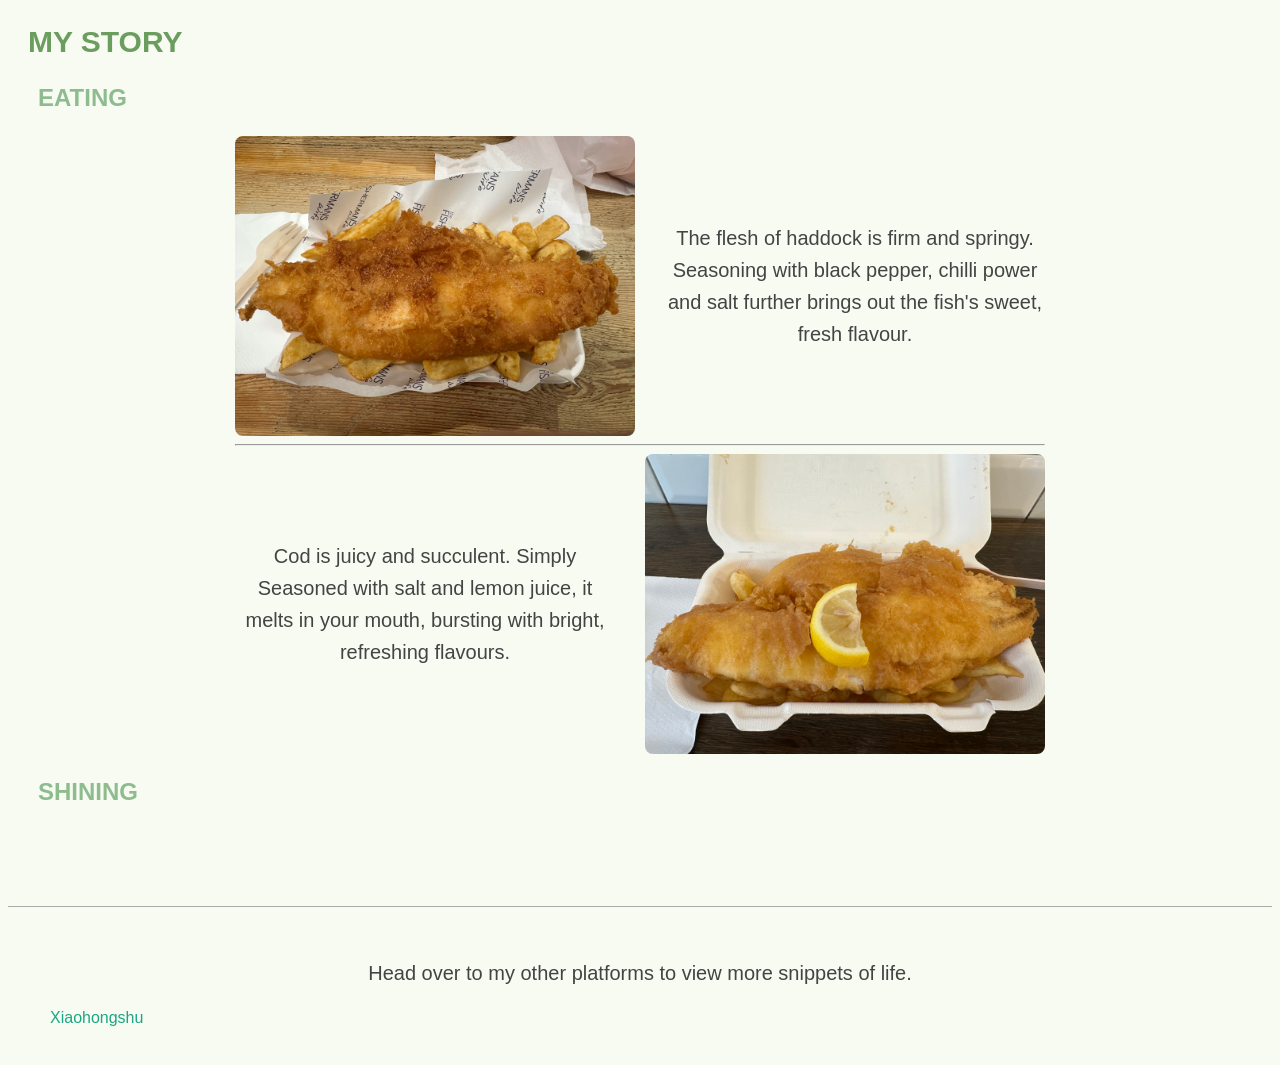
==== my story.html @ 0f5d156c "Add files via upload" ====
<!DOCTYPE html>
<html lang="en">

<head>
    <meta charset="UTF-8">
    <meta name="viewport" content="width=device-width, initial-scale=1.0">

    <title>My Story | Bamboo's Snippets of Life</title>

    <link rel="stylesheet" href="style.css">
</head>

<body>
<div class="content">
    
     <h2 id="my story">MY STORY</h2>
     <h3>EATING</h3>
      <div class="plog-list">
       <div class="img-text-box">
        <img src="Haddock and Chips.jpg" alt="">
        <p>The flesh of haddock is firm and springy. Seasoning with black pepper, chilli power and salt further brings out the fish's sweet, fresh flavour.</p>
       </div>
       <hr>
       <div class="img-text-box">
        <img src="Cod and Chips.jpg" alt="">
        <p>Cod is juicy and succulent. Simply Seasoned with salt and lemon juice, it melts in your mouth, bursting with bright, refreshing flavours.</p>
       </div>
      </div>  
     <h3>SHINING</h3>
    
     <footer>
        <p>Head over to my other platforms to view more snippets of life.</p>
        <a href="https://xhslink.cn/o/ANRfArVE69z " target="_blank">Xiaohongshu</a>
    </footer>
    </div>
</body>
---- style.css ----
body {
    font-family: Arial, sans-serif;
    background-color: #f7fbf2;
    margin: 50;
    padding: 0;
}
.container {
    max-width: 860px;
    margin: 30px auto;
    padding: 0 50px;
    border: 3px solid #8fbc8f;
    border-radius: 8px;
    background-color: #f0fff0;
}
h1 {
    font-size: 48px;
    color: #1BA784;
    font-weight: bold;
    text-align: center;
    margin: 60px;
}
.nav {
    display: flex;
    gap: 30px;
    max-width: fit-content;
    margin: 50px auto;
    border: 2px solid #8fbc8f;
    border-radius: 8px;
    justify-content: center;
    padding: 10px 20px;
    flex-wrap: wrap;
}
.nav a {
    text-decoration: none;
    color: #1BA784;
    font-size: 24px;
}
.nav a:hover {
    color: #2e7d32;
}
h2 {
    font-size: 30px;
    color: #6b9e5e;
    padding-left: 20px;
}
h3 {
    font-size: 24px;
    color: #8fbc8f;
    padding-left: 30px;
}
p {
    text-align: center;
    font-size: 20px;
    line-height: 1.6;
    color: #444444;
}
.sticky-wall {
    display: flex;
    flex-wrap: wrap;
    justify-content: center;
    align-items: flex-start;
    gap: 35px;

    max-width: 950px;
    margin: 50px auto;
    padding: 55px 40px;

    background: linear-gradient(
        135deg,
        #F8F0FF,
        #FFF0F6,
        #F0F5FF
    );
    border: 2px solid #E8D9F5;
    border-radius: 25px;
    box-shadow: 0 8px 25px rgba(177, 145, 200, 0.15);
}
.sticky-note {
    position: relative;
    width: 200px;
    min-height: 200px;
    box-shadow: 3px 7px 15px rgba(120, 100, 150, 0.13);
    border-radius: 4px;
    transition: transform 0.3s ease,
                box-shadow 0.3s ease;
}
.sticky-note:hover {
    transform: translateY(-8px) rotate(0deg);
    box-shadow: 5px 12px 20px rgba(120, 100, 150, 0.2);
}
.sticky-note summary{
    list-style:none;
    height:200px;
    display:flex;
    flex-direction:column;
    justify-content:center;
    align-items:center;
    font-size:24px;
    font-weight:bold;
    color:#806A9B;
    font-family:Georgia,serif;
    letter-spacing:2px;
    cursor:pointer;
}
.sticky-note summary::-webkit-details-marker{
    display:none;
}
.sticky-note small{
    color:#9B88AE;
    margin-top:15px;
    font-size:13px;
    font-weight:normal;
    font-family:Arial,sans-serif;
    letter-spacing:0.5px;
}
.sticky-note[open]{
    width:100%;
    padding:30px;
    transform:rotate(0deg);
    z-index:10;
    box-shadow:5px 5px 12px rgba(0,0,0,0.3);
}
.sticky-note[open] summary{
    height:auto;
    padding: bottom 20px;
    font-size:28px;
}
.sticky-content{
    padding:10px;
}
.sticky-note:nth-child(1) {
    background-color: #F9E79F;
}
.sticky-note:nth-child(2) {
    background-color: #BFDFF2;
}
.sticky-note:nth-child(3) {
    background-color: #F5C6D6;
}
.sticky-note:nth-child(4) {
    background-color: #CDE8D1;
}
.sticky-note:nth-child(5) {
    background-color: #FFDDE8;
}
.sticky-note:nth-child(6) {
    background-color: #E8DCFF;
}
.sticky-note:nth-child(7) {
    background-color: #D9EDFF;
}
.sticky-note:nth-child(8) {
    background-color: #FFF0BD;
}
.plog-list {
    max-width: 810px;
    margin: 0 auto;
}
.img-text-box {
    display: flex;
    gap: 30px;
    align-items: center;
}
.img-text-box:nth-of-type(odd) {
    flex-direction: row;
}
.img-text-box:nth-of-type(even) {
    flex-direction: row-reverse;
}
.img-text-box img {
    width: 400px;
    height: 300px;
    object-fit: contain;
    border-radius: 8px;
}
.img-text-box p {
    max-width: 400px;
}
.sticky-note:nth-child(1) {
    transform: rotate(-3deg);
}

.sticky-note:nth-child(2) {
    transform: rotate(2deg);
}
.sticky-note:nth-child(3) {
    transform: rotate(-1deg);
}

.sticky-note:nth-child(4) {
    transform: rotate(3deg);
}
.sticky-note:nth-child(5) {
    transform: rotate(-2deg);
}
.sticky-note:nth-child(6) {
    transform: rotate(1deg);
}
.sticky-note:nth-child(7) {
    transform: rotate(-3deg);
}
.sticky-note:nth-child(8) {
    transform: rotate(2deg);
}
footer {
    margin-top: 100px;
    padding: 30px;
    border-top: 1px solid #aaaaaa;
}
footer a {
    margin: 0 12px;
    color: #1BA784;
    text-decoration: none;
}
footer a:hover {
    color: #2e7d32;
}
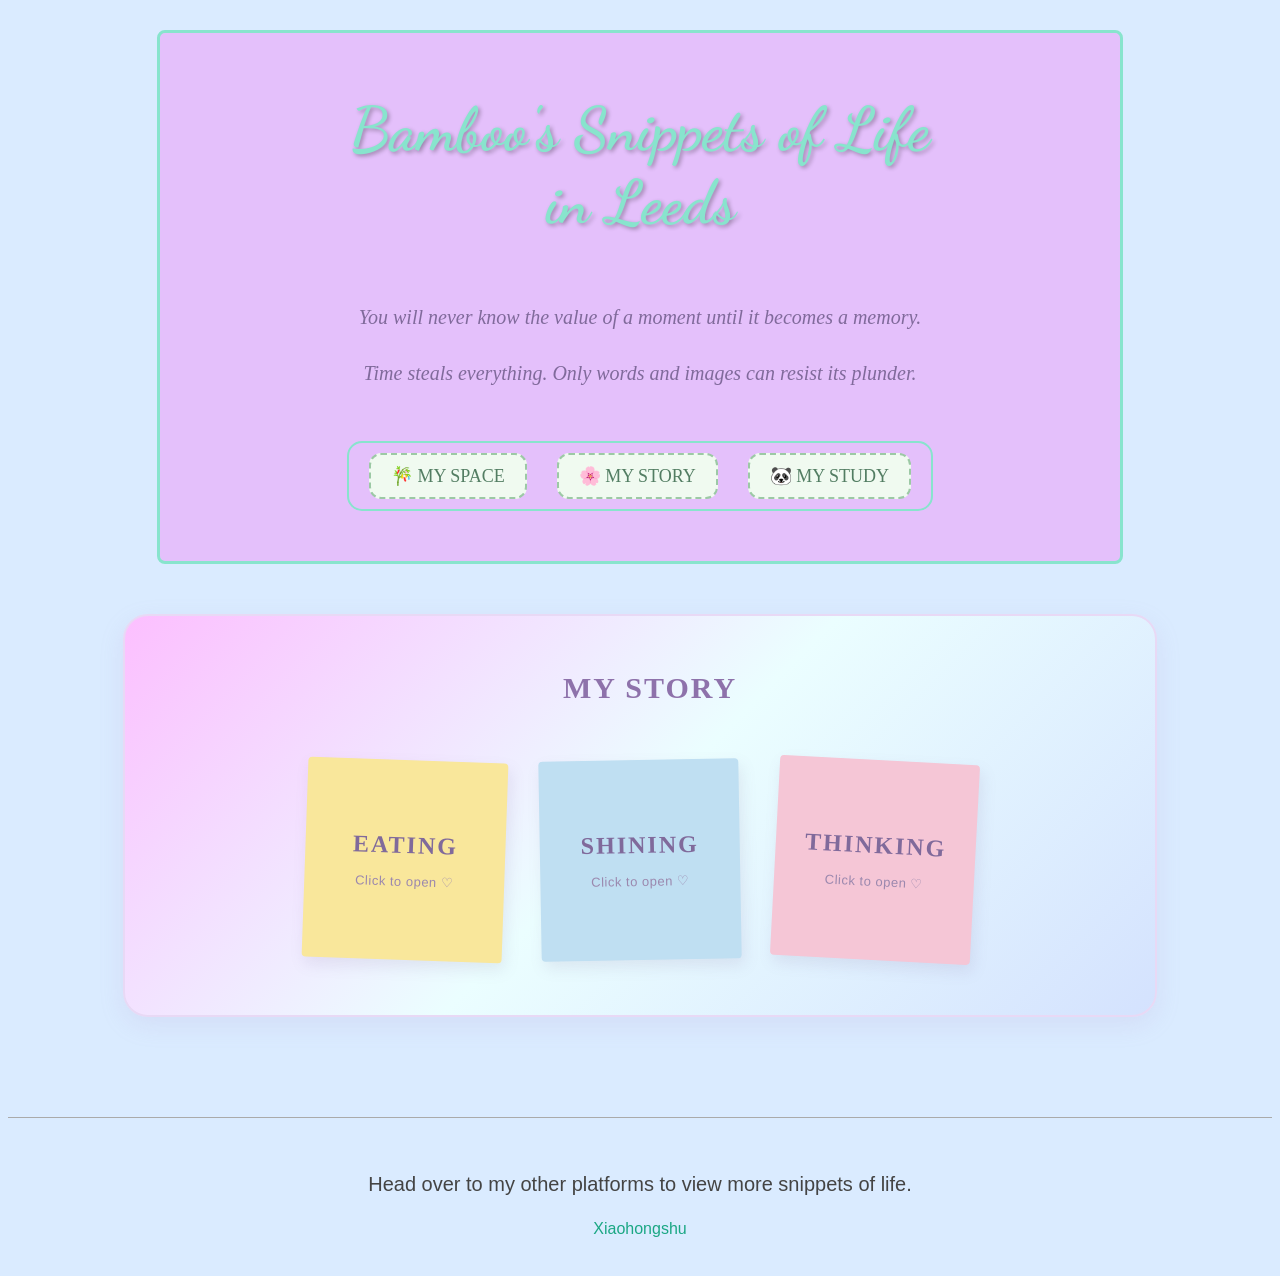
==== commit 8d0611fa: "Add files via upload" ====
--- a/my story.html
+++ b/my story.html
@@ -7,26 +7,97 @@
 
     <title>My Story | Bamboo's Snippets of Life</title>
 
+    <link rel="preconnect" href="https://fonts.googleapis.com">
+    <link rel="preconnect" href="https://fonts.gstatic.com" crossorigin>
+    <link href="https://fonts.googleapis.com/css2?family=Dancing+Script:wght@400;500;600;700&display=swap" rel="stylesheet">
+
     <link rel="stylesheet" href="style.css">
 </head>
 
 <body>
 <div class="content">
+
+        <div class="container">
+        <h1>Bamboo's Snippets of Life
+            <br> in Leeds</h1>
+
+            <p class="introduction">You will never know the value of a moment until it becomes a memory.</p>
+            <p class="introduction">Time steals everything. Only words and images can resist its plunder.</p>
     
-     <h2 id="my story">MY STORY</h2>
-     <h3>EATING</h3>
-      <div class="plog-list">
-       <div class="img-text-box">
-        <img src="Haddock and Chips.jpg" alt="">
-        <p>The flesh of haddock is firm and springy. Seasoning with black pepper, chilli power and salt further brings out the fish's sweet, fresh flavour.</p>
-       </div>
-       <hr>
-       <div class="img-text-box">
-        <img src="Cod and Chips.jpg" alt="">
-        <p>Cod is juicy and succulent. Simply Seasoned with salt and lemon juice, it melts in your mouth, bursting with bright, refreshing flavours.</p>
-       </div>
-      </div>  
-     <h3>SHINING</h3>
+        <div class="nav">
+            <a href="my space.html">🎋 MY SPACE</a>
+            <a href="my story.html">🌸 MY STORY</a>
+            <a href="my study.html">🐼 MY STUDY</a>
+        </div>
+    </div>
+
+        <div class="sticky-wall">
+      
+          <h2 class="study-title">MY STORY</h2>
+
+           <details class="sticky-note">
+                <summary>
+                    <span>EATING</span>
+                    <small>Click to open ♡</small>
+                </summary>
+                  <div class="sticky-content">
+                    <h3>EATING</h3>
+                    <div class="plog-list">
+                    <div class="img-text-box">
+                    <img src="Haddock and Chips.jpg" alt="">
+                    <p>The flesh of haddock is firm and springy. Seasoning with black pepper, chilli power and salt further brings out the fish's sweet, fresh flavour.</p>
+                  </div>
+                <hr>
+                    <div class="img-text-box">
+                    <img src="Cod and Chips.jpg" alt="">
+                    <p>Cod is juicy and succulent. Simply Seasoned with salt and lemon juice, it melts in your mouth, bursting with bright, refreshing flavours.</p>
+                    </div>
+                  </div>
+                </div>
+            </details>
+
+            <details class="sticky-note">
+                <summary>
+                    <span>SHINING</span>
+                    <small>Click to open ♡</small>
+                </summary>
+                  <div class="sticky-content">
+                    <h3>SHINING</h3>
+                    <div class="plog-list">
+                    <div class="img-text-box">
+                    <img src="" alt="">
+                    <p></p>
+                  </div>
+                <hr>
+                    <div class="img-text-box">
+                    <img src="" alt="">
+                    <p></p>
+                    </div>
+                  </div>
+                </div>
+            </details>
+
+            <details class="sticky-note">
+                <summary>
+                    <span>THINKING</span>
+                    <small>Click to open ♡</small>
+                </summary>
+                  <div class="sticky-content">
+                    <h3>THINKING</h3>
+                    <div class="plog-list">
+                    <div class="img-text-box">
+                    <img src="" alt="">
+                    <p></p>
+                  </div>
+                <hr>
+                    <div class="img-text-box">
+                    <img src="" alt="">
+                    <p></p>
+                    </div>
+                  </div>
+                </div>
+            </details>
+        </div>
     
      <footer>
         <p>Head over to my other platforms to view more snippets of life.</p>
--- a/style.css
+++ b/style.css
@@ -1,6 +1,6 @@
 body {
     font-family: Arial, sans-serif;
-    background-color: #f7fbf2;
+    background-color: #daebff;
     margin: 50;
     padding: 0;
 }
@@ -8,35 +8,61 @@
     max-width: 860px;
     margin: 30px auto;
     padding: 0 50px;
-    border: 3px solid #8fbc8f;
+    border: 3px solid #88e4cd;
     border-radius: 8px;
-    background-color: #f0fff0;
+    background-color: rgba(235, 164, 249, 0.6);;
 }
 h1 {
-    font-size: 48px;
-    color: #1BA784;
+    font-family: 'Dancing Script', cursive;
+    font-size: 61px;
+    color: #88e4cd;
     font-weight: bold;
     text-align: center;
     margin: 60px;
+    text-shadow: 2px 2px 4px rgba(0, 0, 0, 0.3);
+}
+.container .introduction {
+    font-family: 'Playfair Display', serif;
+    font-size: 20px;
+    font-style: italic;
+    font-weight: 400;
+    color: #806A9B;
+    text-align: center;
+    line-height: 1.8;
 }
 .nav {
     display: flex;
     gap: 30px;
     max-width: fit-content;
     margin: 50px auto;
-    border: 2px solid #8fbc8f;
-    border-radius: 8px;
+    border: 2px solid #88e4cd;
+    border-radius: 15px;
     justify-content: center;
     padding: 10px 20px;
     flex-wrap: wrap;
 }
 .nav a {
+    color: #527D62;
+    border: 2px dashed #9CC9A5;
+    background-color: #F0FAF0;
+    border-radius: 12px;
+    padding: 10px 20px;
     text-decoration: none;
-    color: #1BA784;
-    font-size: 24px;
+    font-family: 'Playfair Display', serif;
+    font-size: 18px;
+    transition: all 0.3s ease;
 }
 .nav a:hover {
-    color: #2e7d32;
+    color: #88e4cd;
+}
+.welcome p {
+    font-family: 'Playfair Display', serif;
+    font-size: 20px;
+    font-style: italic;
+    font-weight: 400;
+    color: #806A9B;
+    text-align: center;
+    line-height: 1.8;
 }
 h2 {
     font-size: 30px;
@@ -60,20 +86,36 @@
     justify-content: center;
     align-items: flex-start;
     gap: 35px;
-
     max-width: 950px;
     margin: 50px auto;
     padding: 55px 40px;
-
     background: linear-gradient(
         135deg,
-        #F8F0FF,
-        #FFF0F6,
-        #F0F5FF
+        #fcbfff,
+        #ebfeff,
+        #d4e2fe
     );
     border: 2px solid #E8D9F5;
     border-radius: 25px;
     box-shadow: 0 8px 25px rgba(177, 145, 200, 0.15);
+}
+.study-title {
+    width: 100%;
+    text-align: center;
+    font-family: Georgia, serif;
+    font-size: 30px;
+    color: #8e72ab;
+    letter-spacing: 2px;
+    margin: 0 0 20px;
+}
+.reflection-title {
+    width: 100%;
+    text-align: center;
+    font-family: Georgia, serif;
+    font-size: 20px;
+    color: #c18cc4;
+    letter-spacing: 2px;
+    margin: 0 0 20px;
 }
 .sticky-note {
     position: relative;
@@ -128,28 +170,28 @@
 .sticky-content{
     padding:10px;
 }
-.sticky-note:nth-child(1) {
-    background-color: #F9E79F;
-}
-.sticky-note:nth-child(2) {
+.sticky-note:nth-of-type(1) {
+    background-color: #F9E79B;
+}
+.sticky-note:nth-of-type(2) {
     background-color: #BFDFF2;
 }
-.sticky-note:nth-child(3) {
+.sticky-note:nth-of-type(3) {
     background-color: #F5C6D6;
 }
-.sticky-note:nth-child(4) {
+.sticky-note:nth-of-type(4) {
     background-color: #CDE8D1;
 }
-.sticky-note:nth-child(5) {
+.sticky-note:nth-of-type(5) {
     background-color: #FFDDE8;
 }
-.sticky-note:nth-child(6) {
+.sticky-note:nth-of-type(6) {
     background-color: #E8DCFF;
 }
-.sticky-note:nth-child(7) {
-    background-color: #D9EDFF;
-}
-.sticky-note:nth-child(8) {
+.sticky-note:nth-of-type(7) {
+    background-color: #a0caef;
+}
+.sticky-note:nth-of-type(8) {
     background-color: #FFF0BD;
 }
 .plog-list {
@@ -206,6 +248,7 @@
     margin-top: 100px;
     padding: 30px;
     border-top: 1px solid #aaaaaa;
+    text-align: center;
 }
 footer a {
     margin: 0 12px;
